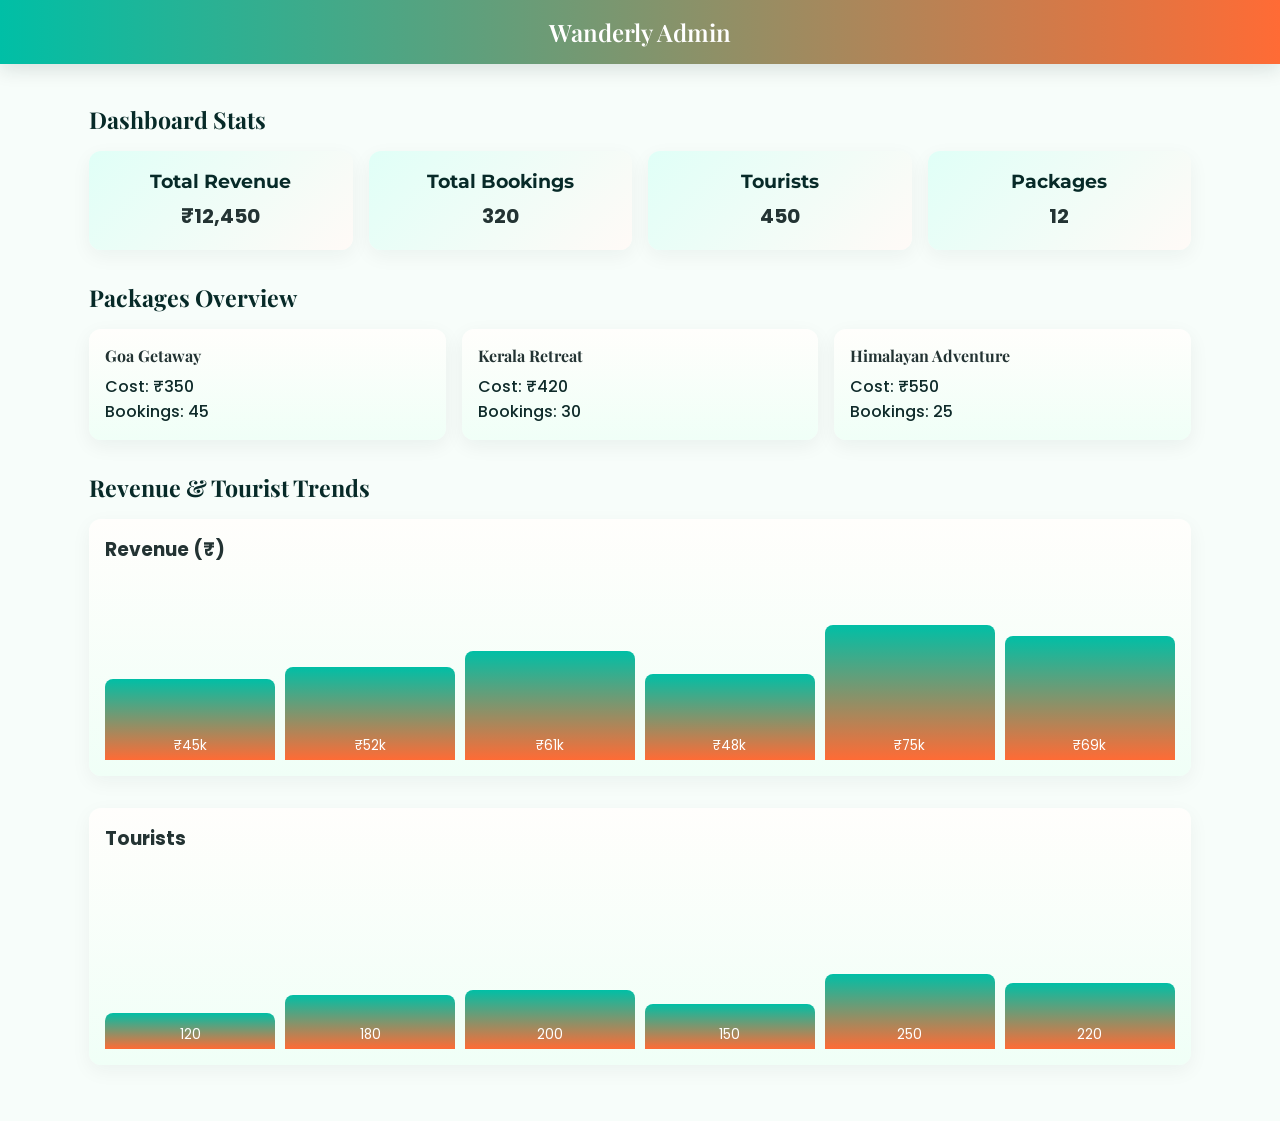
==== admin.html @ c0a8f94b "Add files via upload" ====
<!DOCTYPE html>
<html lang="en">
<head>
  <meta charset="UTF-8">
  <meta name="viewport" content="width=device-width, initial-scale=1.0">
  <title>Wanderly Admin Panel</title>
  <link rel="stylesheet" href="admin.css">
  <link href="https://fonts.googleapis.com/css2?family=Playfair+Display:wght@600&family=Montserrat:wght@500&family=Poppins&display=swap" rel="stylesheet">
</head>
<body>

  <header class="admin-header">
    <div class="admin-brand">Wanderly Admin</div>
  </header>

  <main class="admin-main container">
    
    <section class="stats-section">
      <h2 class="section-title">Dashboard Stats</h2>
      <div class="stats-grid">
        <div class="stat">
          <h3>Total Revenue</h3>
          <p id="revenue">₹12,450</p>
        </div>
        <div class="stat">
          <h3>Total Bookings</h3>
          <p id="bookings">320</p>
        </div>
        <div class="stat">
          <h3>Tourists</h3>
          <p id="tourists">450</p>
        </div>
        <div class="stat">
          <h3>Packages</h3>
          <p id="packages">12</p>
        </div>
      </div>
    </section>

    <section class="packages-section">
      <h2 class="section-title">Packages Overview</h2>
      <div class="packages-grid">
        <div class="pkg-card">
          <h4>Goa Getaway</h4>
          <p>Cost: ₹350</p>
          <p>Bookings: 45</p>
        </div>
        <div class="pkg-card">
          <h4>Kerala Retreat</h4>
          <p>Cost: ₹420</p>
          <p>Bookings: 30</p>
        </div>
        <div class="pkg-card">
          <h4>Himalayan Adventure</h4>
          <p>Cost: ₹550</p>
          <p>Bookings: 25</p>
        </div>
      </div>
    </section>

    <section class="analytics-section">
  <h2 class="section-title">Revenue & Tourist Trends</h2>

  <!-- Revenue Bar Chart -->
  <div class="chart">
    <h3>Revenue (₹)</h3>
    <div class="bar-chart">
      <div class="bar" style="height:45%;">₹45k</div>
      <div class="bar" style="height:52%;">₹52k</div>
      <div class="bar" style="height:61%;">₹61k</div>
      <div class="bar" style="height:48%;">₹48k</div>
      <div class="bar" style="height:75%;">₹75k</div>
      <div class="bar" style="height:69%;">₹69k</div>
    </div>
  </div>

  <!-- Tourist Line/Progress Chart -->
  <div class="chart" style="margin-top:2rem;">
    <h3>Tourists</h3>
    <div class="bar-chart">
      <div class="bar" style="height:20%;">120</div>
      <div class="bar" style="height:30%;">180</div>
      <div class="bar" style="height:33%;">200</div>
      <div class="bar" style="height:25%;">150</div>
      <div class="bar" style="height:42%;">250</div>
      <div class="bar" style="height:37%;">220</div>
    </div>
  </div>
</section>


  </main>

</body>
</html>
---- admin.css ----
/* =====================
   Wanderly - Admin Panel
   Colors: teal + coral + aqua + peach
   Fonts: Playfair Display, Montserrat, Poppins
   ===================== */

/* Reset & Base */
* { 
  box-sizing: border-box; 
  margin:0; 
  padding:0; 
}

html, body { font-family: "Poppins", sans-serif; background:#f7fdfa; color:#233333; height:100%; }

/* Container */
.container { max-width:1150px; margin:0 auto; padding:1.5rem; }

/* Header */
.admin-header {
  position: fixed;
  top:0; left:0; right:0;
  height:64px;
  background: linear-gradient(90deg,#00bfa6,#ff6b35);
  display:flex;
  align-items:center;
  justify-content:center;
  color:#fff;
  font-family: 'Playfair Display', serif;
  font-size:1.5rem;
  font-weight:600;
  box-shadow:0 6px 18px rgba(15,31,30,0.12);
  z-index:1000;
}

/* Push content below header */
.admin-main { margin-top:80px; }

/* Sections */
.section-title { 
  font-family:'Playfair Display', serif; 
  font-size:1.45rem; 
  color:#072a28; 
  margin-bottom:1rem; }

/* Stats */
.stats-grid { 
  display:grid; 
  grid-template-columns:repeat(auto-fit,minmax(180px,1fr)); 
  gap:1rem; 
  margin-bottom:2rem; 
}

.stat { padding:1.2rem; text-align:center; border-radius:12px; background:linear-gradient(135deg,#e0fff7,#fffaf7); box-shadow:0 6px 20px rgba(15,31,30,0.05); transition: transform .25s ease; }
.stat:hover { transform:translateY(-6px); }
.stat h3 { font-family:'Montserrat',sans-serif; margin-bottom:.5rem; color:#072a28; }
.stat p { font-weight:700; font-size:1.25rem; }

/* Packages */
.packages-grid { display:grid; grid-template-columns:repeat(auto-fit,minmax(220px,1fr)); gap:1rem; margin-bottom:2rem; }
.pkg-card { background:linear-gradient(180deg,#fffefc,#f0fff7); padding:1rem; border-radius:12px; box-shadow:0 6px 20px rgba(15,31,30,0.06); transition: transform .25s ease; }
.pkg-card:hover { transform:translateY(-6px); }
.pkg-card h4 { font-family:'Playfair Display', serif; margin-bottom:.5rem; }
.pkg-card p { font-weight:500; color:#0f2b2a; }

/* CSS-only charts */
.chart {
  padding: 1rem;
  background: linear-gradient(180deg,#fffefc,#f0fff7);
  border-radius: 12px;
  box-shadow:0 6px 20px rgba(15,31,30,0.05);
  margin-bottom: 2rem;
}

.bar-chart {
  display: flex;
  align-items: flex-end;
  justify-content: space-between;
  gap: 0.6rem;
  height: 180px;
  margin-top: 1rem;
}

.bar-chart .bar {
  flex: 1;
  background: linear-gradient(180deg, #00bfa6,#ff6b35);
  border-radius: 8px 8px 0 0;
  text-align: center;
  color: #fff;
  font-size: 0.85rem;
  display: flex;
  align-items: flex-end;
  justify-content: center;
  padding-bottom: 0.25rem;
  transition: transform 0.25s ease;
}

.bar-chart .bar:hover {
  transform: translateY(-6px);
  box-shadow: 0 12px 28px rgba(0,191,166,0.25);
}


/* Animations */
@keyframes bounce {
  0%,100% { transform: translateY(0); }
  50% { transform: translateY(-8px); }
}

/* Responsive */
@media(max-width:720px){
  .stats-grid, .packages-grid { grid-template-columns:1fr; }
}
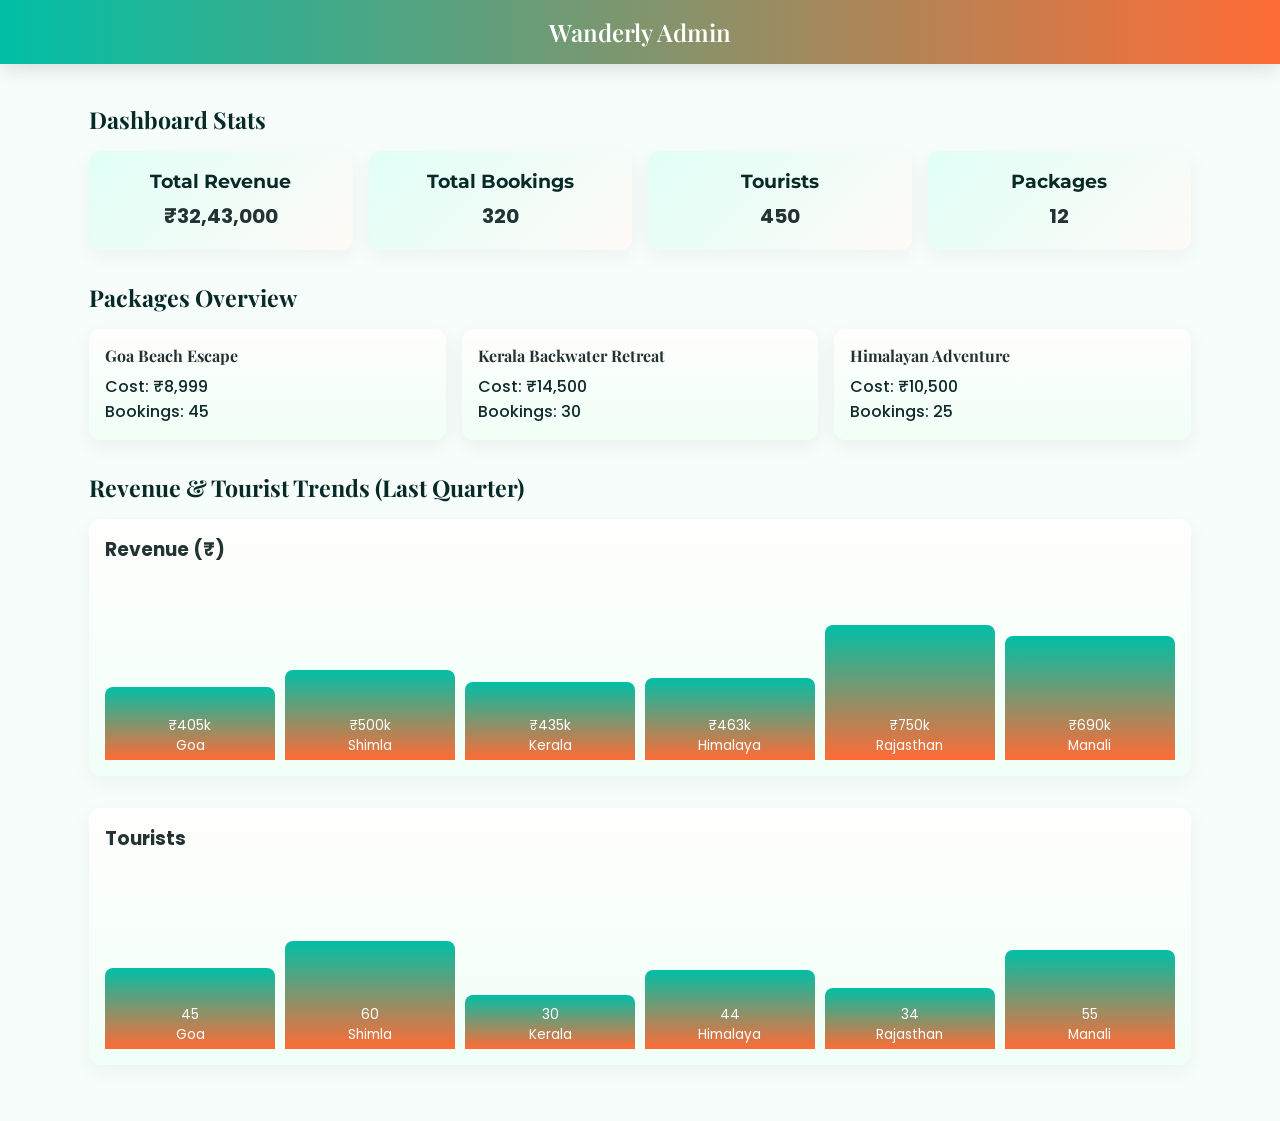
==== commit 904658f8: "Update admin.html" ====
--- a/admin.html
+++ b/admin.html
@@ -20,7 +20,7 @@
       <div class="stats-grid">
         <div class="stat">
           <h3>Total Revenue</h3>
-          <p id="revenue">₹12,450</p>
+          <p id="revenue">₹32,43,000</p>
         </div>
         <div class="stat">
           <h3>Total Bookings</h3>
@@ -41,36 +41,36 @@
       <h2 class="section-title">Packages Overview</h2>
       <div class="packages-grid">
         <div class="pkg-card">
-          <h4>Goa Getaway</h4>
-          <p>Cost: ₹350</p>
+          <h4>Goa Beach Escape</h4>
+          <p>Cost: ₹8,999</p>
           <p>Bookings: 45</p>
         </div>
         <div class="pkg-card">
-          <h4>Kerala Retreat</h4>
-          <p>Cost: ₹420</p>
+          <h4>Kerala Backwater Retreat</h4>
+          <p>Cost: ₹14,500</p>
           <p>Bookings: 30</p>
         </div>
         <div class="pkg-card">
           <h4>Himalayan Adventure</h4>
-          <p>Cost: ₹550</p>
+          <p>Cost: ₹10,500</p>
           <p>Bookings: 25</p>
         </div>
       </div>
     </section>
 
     <section class="analytics-section">
-  <h2 class="section-title">Revenue & Tourist Trends</h2>
+  <h2 class="section-title">Revenue & Tourist Trends (Last Quarter) </h2>
 
   <!-- Revenue Bar Chart -->
   <div class="chart">
     <h3>Revenue (₹)</h3>
     <div class="bar-chart">
-      <div class="bar" style="height:45%;">₹45k</div>
-      <div class="bar" style="height:52%;">₹52k</div>
-      <div class="bar" style="height:61%;">₹61k</div>
-      <div class="bar" style="height:48%;">₹48k</div>
-      <div class="bar" style="height:75%;">₹75k</div>
-      <div class="bar" style="height:69%;">₹69k</div>
+      <div class="bar" style="height:40.5%;">₹405k<br>Goa</div>
+      <div class="bar" style="height:50%;">₹500k<br>Shimla</div>
+      <div class="bar" style="height:43.5%;">₹435k<br>Kerala</div>
+      <div class="bar" style="height:46%;">₹463k<br>Himalaya</div>
+      <div class="bar" style="height:75%;">₹750k<br>Rajasthan</div>
+      <div class="bar" style="height:69%;">₹690k<br>Manali</div>
     </div>
   </div>
 
@@ -78,12 +78,12 @@
   <div class="chart" style="margin-top:2rem;">
     <h3>Tourists</h3>
     <div class="bar-chart">
-      <div class="bar" style="height:20%;">120</div>
-      <div class="bar" style="height:30%;">180</div>
-      <div class="bar" style="height:33%;">200</div>
-      <div class="bar" style="height:25%;">150</div>
-      <div class="bar" style="height:42%;">250</div>
-      <div class="bar" style="height:37%;">220</div>
+      <div class="bar" style="height:45%;">45<br>Goa</div>
+      <div class="bar" style="height:60%;">60<br>Shimla</div>
+      <div class="bar" style="height:30%;">30<br>Kerala</div>
+      <div class="bar" style="height:44%;">44<br>Himalaya</div>
+      <div class="bar" style="height:34%;">34<br>Rajasthan</div>
+      <div class="bar" style="height:55%;">55<br>Manali</div>
     </div>
   </div>
 </section>
